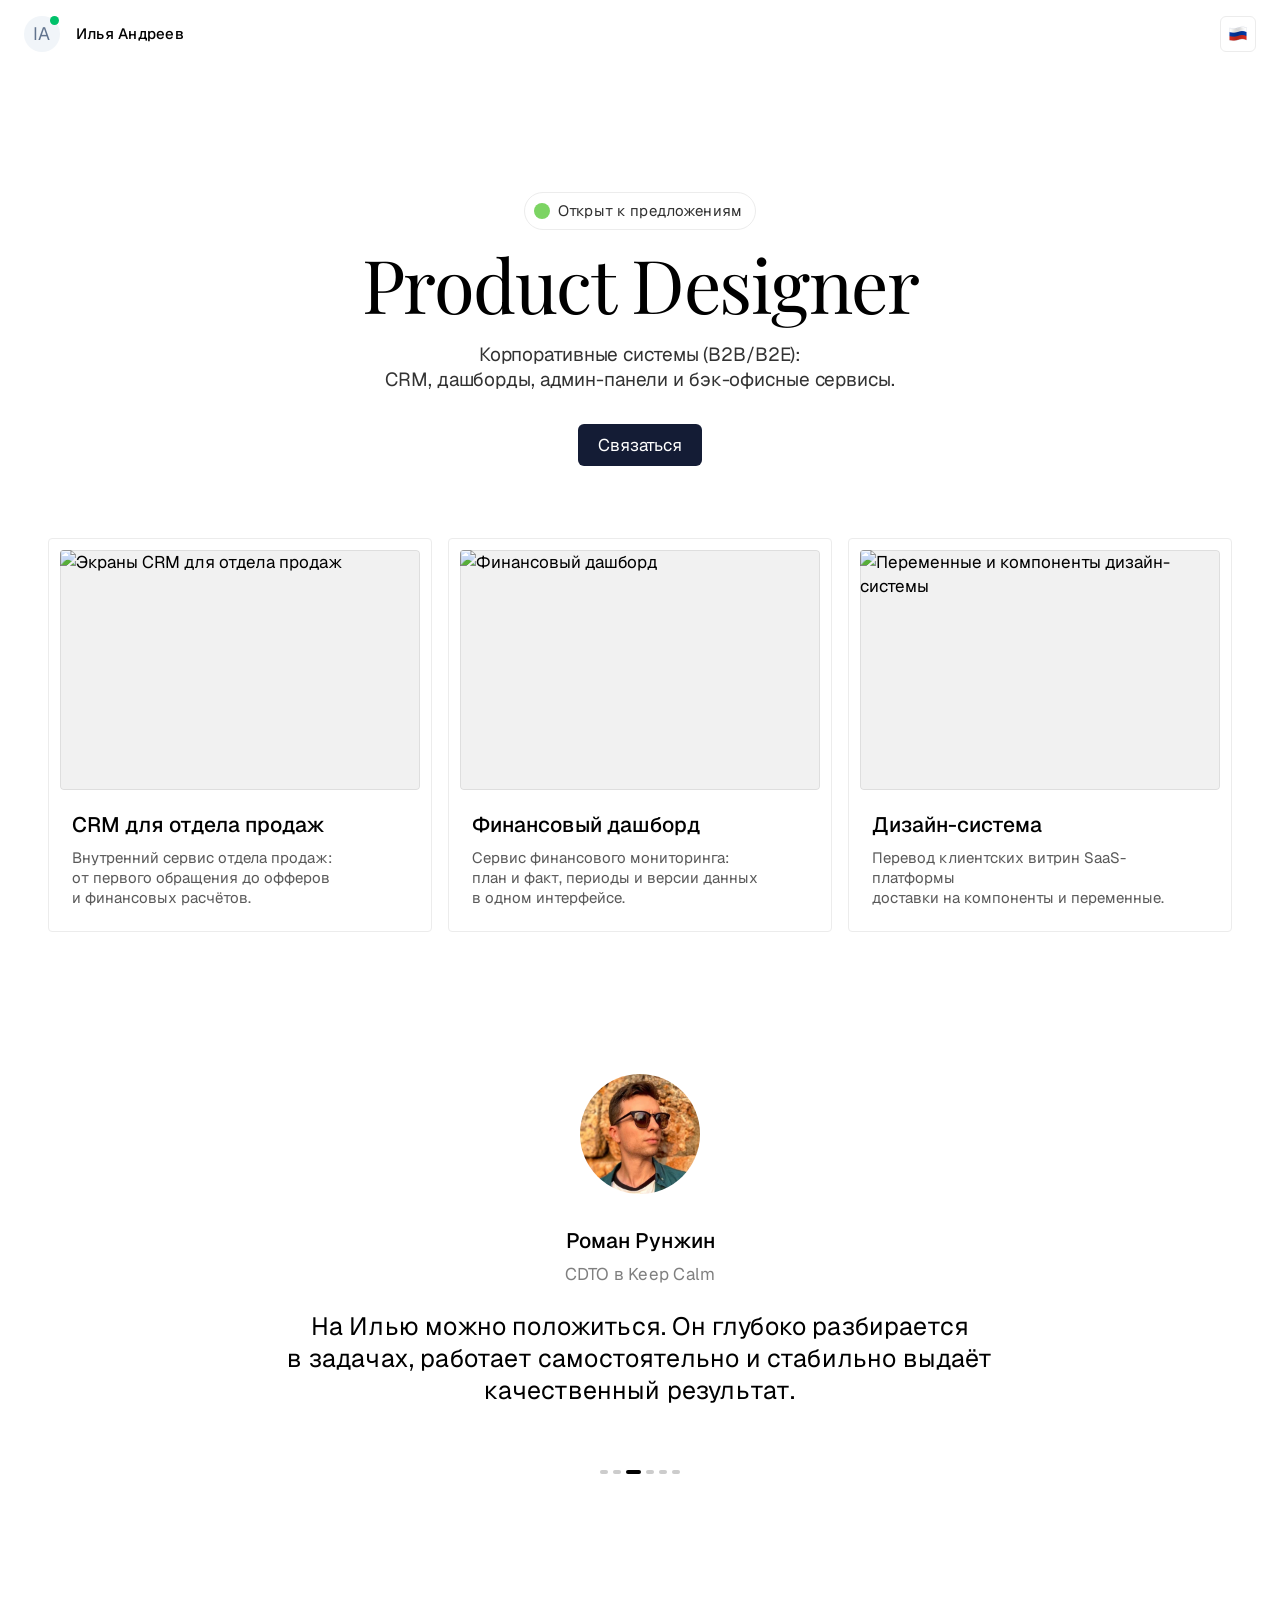
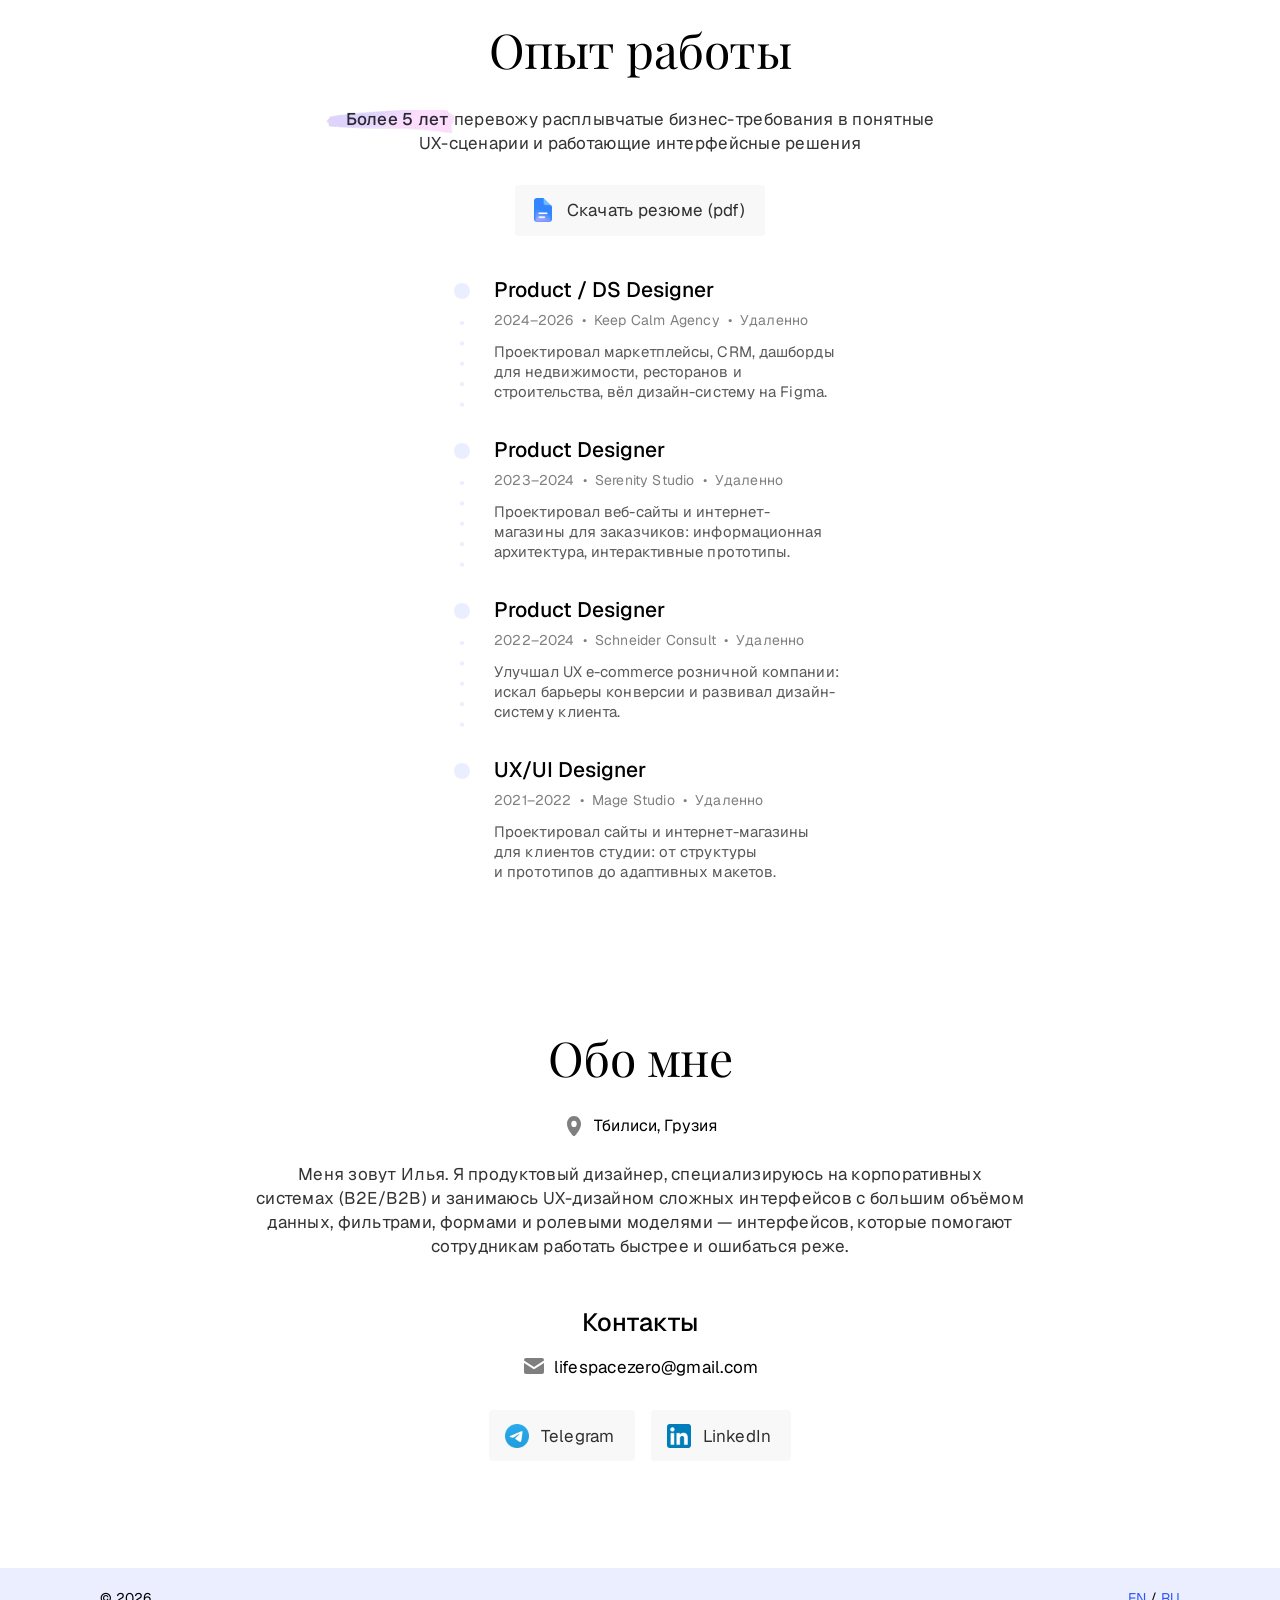
==== ru/index.html @ 07d571e4 "Add files via upload" ====
<!DOCTYPE html>
<html lang="ru">
<head>
<meta charset="utf-8">
<meta name="viewport" content="width=device-width, initial-scale=1">
<title>Илья Андреев — продуктовый дизайнер</title>
<meta name="description" content="Продуктовый дизайнер, специализируюсь на корпоративных системах (B2B/B2E): CRM, дашборды, админ-панели и бэк-офисные сервисы.">
<link rel="preload" href="../fonts/geist-cyrillic-400-normal.woff2" as="font" type="font/woff2" crossorigin>
<link rel="preload" href="../fonts/geist-latin-400-normal.woff2" as="font" type="font/woff2" crossorigin>
<link rel="preload" href="../fonts/geist-cyrillic-500-normal.woff2" as="font" type="font/woff2" crossorigin>
<link rel="preload" href="../fonts/geist-latin-500-normal.woff2" as="font" type="font/woff2" crossorigin>
<link rel="preload" href="../fonts/playfair-display-cyrillic-400-normal.woff2" as="font" type="font/woff2" crossorigin>
<link rel="preload" href="../fonts/playfair-display-latin-400-normal.woff2" as="font" type="font/woff2" crossorigin>
<link rel="stylesheet" href="../styles.css">
<script src="../site.js"></script>
</head>
<body>

<header class="header">
  <div class="header__in">
    <a class="brand" href="#top" aria-label="Илья Андреев — на главную">
      <span class="avatar" aria-hidden="true">IA<i class="avatar__dot"></i></span>
      <span class="brand__name">Илья Андреев</span>
    </a>
    <div class="header__actions">
      
      <div class="langmenu">
        <button class="flag" type="button" aria-label="Язык: русский" aria-haspopup="true" aria-expanded="false" aria-controls="langpop"><img src="../assets/flag-ru.png" width="20" height="20" alt=""></button>
        <div class="langpop" id="langpop" hidden>
          <a href="../index.html" lang="en" hreflang="en"><img src="../assets/flag-gb.png" width="20" height="20" alt="">English</a>
          <a href="../ru/index.html" lang="ru" hreflang="ru" aria-current="true"><img src="../assets/flag-ru.png" width="20" height="20" alt="">Русский</a>
        </div>
      </div>
    </div>
  </div>
</header>

<main id="top">

  <!-- ============ Hero ============ -->
  <section class="hero">
    <p class="status"><i class="status__dot" aria-hidden="true"></i>Открыт к предложениям</p>
    <h1 class="hero__title">Product Designer</h1>
    <p class="hero__sub">Корпоративные системы (B2B/B2E):<br>CRM, дашборды, админ-панели и <span class="nw">бэк-<br class="br-m">офисные</span> сервисы.</p>
    <a class="btn btn--lg" href="#contacts" data-contact>Связаться</a>
  </section>

  <!-- ============ Cases ============ -->
  <section class="cases" aria-label="Избранные кейсы">
    <ul class="cases__grid">
<li><a class="card" href="cases/sales-crm.html"><span class="card__media"><img src="../assets/cases/crm_pc.webp" data-remote="https://keprah.github.io/portfolio/assets/img/crm_pc.webp" width="1500" height="723" alt="Экраны CRM для отдела продаж" loading="lazy" decoding="async"></span><span class="card__body"><span class="card__title">CRM для отдела продаж</span><span class="card__text">Внутренний сервис отдела продаж:<br class="br-w br-m"> от первого обращения<br class="br-t"> до офферов<br class="br-w br-m"> и финансовых расчётов.</span></span></a></li>
<li><a class="card" href="cases/financial-dashboard.html"><span class="card__media"><img src="../assets/cases/fin_main.webp" data-remote="https://keprah.github.io/portfolio/assets/img/fin_main.webp" width="1500" height="877" alt="Финансовый дашборд" loading="lazy" decoding="async"></span><span class="card__body"><span class="card__title">Финансовый дашборд</span><span class="card__text">Сервис финансового мониторинга:<br class="br-w br-m"> план и факт, периоды<br class="br-t"> и версии<br class="br-m"> данных<br class="br-w"> в одном интерфейсе.</span></span></a></li>
<li><a class="card" href="cases/design-system.html"><span class="card__media"><img src="../assets/cases/ds_vars.webp" data-remote="https://keprah.github.io/portfolio/assets/img/ds_vars.webp" width="1500" height="828" alt="Переменные и компоненты дизайн-системы" loading="lazy" decoding="async"></span><span class="card__body"><span class="card__title">Дизайн-система</span><span class="card__text">Перевод клиентских витрин SaaS-<br class="br-m">платформы<br class="br-w"> доставки<br class="br-t"> на компоненты<br class="br-m"> и переменные.</span></span></a></li>
    </ul>
  </section>

  <!-- ============ Story / recommendation ============ -->
  <section class="story" aria-label="Рекомендация">
    <img class="story__avatar" src="../assets/avatar-roman-runzhin.webp" width="120" height="120" alt="Роман Рунжин" loading="lazy">
    <p class="story__name">Роман Рунжин</p>
    <p class="story__role">CDTO в Keep Calm</p>
    <blockquote class="story__quote">
      <p>На Илью можно положиться.<br class="br-m"> Он глубоко<br class="br-t"> разбирается<br class="br-d"> в задачах,<br class="br-m"> работает<br class="br-t"> самостоятельно<br class="br-m"> и стабильно выдаёт<br class="br-d br-t"> качественный<br class="br-m"> результат.</p>
    </blockquote>
    <div class="dots" aria-hidden="true"><i></i><i></i><i class="is-active"></i><i></i><i></i><i></i></div>
  </section>

  <!-- ============ Work experience ============ -->
  <section class="work" id="experience">
    <h2 class="h2">Опыт работы</h2>
    <p class="work__sub"><span class="hl">Более 5 лет</span> перевожу расплывчатые<br class="br-m"> бизнес-требования<br class="br-t"> в понятные<br class="br-d br-m"> UX-сценарии и работающие<br class="br-t br-m"> интерфейсные решения</p>
    <a class="cv" href="#" download>
      <img src="../assets/icon-doc.png" width="17" height="24" alt="">
      Скачать резюме (pdf)
    </a>

    <ol class="timeline">
      <li class="job">
        <span class="job__dot" aria-hidden="true"></span>
        <div class="job__body">
          <h3 class="job__role">Product / DS Designer</h3>
          <p class="job__meta"><span>2024–2026</span><i aria-hidden="true">•</i><span>Keep Calm Agency</span><i aria-hidden="true">•</i><span>Удаленно</span></p>
          <p class="job__text">Проектировал маркетплейсы, CRM,<br class="br-m"> дашборды<br class="br-d br-t"> для недвижимости,<br class="br-m"> ресторанов и<br class="br-d br-t"> строительства, вёл<br class="br-m"> дизайн-систему на Figma.</p>
        </div>
      </li>
      <li class="job">
        <span class="job__dot" aria-hidden="true"></span>
        <div class="job__body">
          <h3 class="job__role">Product Designer</h3>
          <p class="job__meta"><span>2023–2024</span><i aria-hidden="true">•</i><span>Serenity Studio</span><i aria-hidden="true">•</i><span>Удаленно</span></p>
          <p class="job__text">Проектировал веб-сайты и интернет-<br class="br-d br-t br-m">магазины для заказчиков:<br class="br-m"> информационная<br class="br-d br-t"> архитектура,<br class="br-m"> интерактивные прототипы.</p>
        </div>
      </li>
      <li class="job">
        <span class="job__dot" aria-hidden="true"></span>
        <div class="job__body">
          <h3 class="job__role">Product Designer</h3>
          <p class="job__meta"><span>2022–2024</span><i aria-hidden="true">•</i><span>Schneider Consult</span><i aria-hidden="true">•</i><span>Удаленно</span></p>
          <p class="job__text">Улучшал UX e-commerce розничной<br class="br-m"> компании:<br class="br-d br-t"> искал барьеры конверсии<br class="br-m"> и развивал дизайн-<br class="br-d br-t">систему клиента.</p>
        </div>
      </li>
      <li class="job">
        <span class="job__dot" aria-hidden="true"></span>
        <div class="job__body">
          <h3 class="job__role">UX/UI Designer</h3>
          <p class="job__meta"><span>2021–2022</span><i aria-hidden="true">•</i><span>Mage Studio</span><i aria-hidden="true">•</i><span>Удаленно</span></p>
          <p class="job__text">Проектировал сайты и интернет-<br class="br-m">магазины<br class="br-d br-t"> для клиентов студии: от<br class="br-m"> структуры<br class="br-d br-t br-m"> и прототипов до адаптивных макетов.</p>
        </div>
      </li>
    </ol>
  </section>

  <!-- ============ About me ============ -->
  <section class="about" id="contacts">
    <h2 class="h2">Обо мне</h2>
    <p class="about__loc">
      <svg width="16" height="20" viewBox="0 0 16 20" aria-hidden="true"><path transform="translate(1 0) scale(.875 1)" fill="currentColor" d="M8 0C3.6 0 0 3.5 0 7.9c0 5.4 6.4 11.4 7.2 12 .5.4 1.1.4 1.6 0C9.6 19.3 16 13.3 16 7.9 16 3.5 12.4 0 8 0zm0 11a3.1 3.1 0 110-6.2A3.1 3.1 0 018 11z"/></svg>
      Тбилиси, Грузия
    </p>
    <p class="about__text">Меня зовут Илья. Я продуктовый<br class="br-m"> дизайнер, специализируюсь<br class="br-t"> на<br class="br-m"> корпоративных<br class="br-d"> системах (B2E/B2B)<br class="br-m"> и занимаюсь UX-<br class="br-t">дизайном сложных<br class="br-m"> интерфейсов с большим объёмом<br class="br-d br-m"> данных,<br class="br-t"> фильтрами, формами<br class="br-m"> и ролевыми моделями — интерфейсов,<br class="br-t br-m"> которые помогают<br class="br-d"> сотрудникам<br class="br-m"> работать быстрее и<br class="br-t"> ошибаться реже.</p>

    <h3 class="about__h3">Контакты</h3>
    <a class="mail" href="mailto:lifespacezero@gmail.com">
      <svg width="20" height="16" viewBox="0 0 20 16" aria-hidden="true"><path fill="currentColor" d="M2 0h16a2 2 0 012 2v.5l-10 6.4L0 2.5V2a2 2 0 012-2zM0 5l9.5 6a1 1 0 001 0L20 5v9a2 2 0 01-2 2H2a2 2 0 01-2-2z"/></svg>
      lifespacezero@gmail.com
    </a>
    <div class="links">
      <a class="chip" href="https://t.me/ilya_nwy" target="_blank" rel="noopener"><img src="../assets/icon-telegram.png" width="24" height="24" alt="">Telegram</a>
      <a class="chip" href="https://www.linkedin.com/in/ilya-andreev-232864255" target="_blank" rel="noopener"><img src="../assets/icon-linkedin.png" width="24" height="24" alt="">LinkedIn</a>
    </div>
  </section>

</main>

<footer class="footer">
  <div class="footer__in">
    <span>© 2026</span>
    <span class="lang"><a href="../index.html" lang="en" hreflang="en">EN</a> / <a href="../ru/index.html" lang="ru" hreflang="ru" aria-current="true">RU</a></span>
  </div>
</footer>

<dialog class="modal" id="contact-modal" aria-labelledby="contact-title">
  <button class="modal__close" type="button" data-modal-close aria-label="Закрыть"><svg viewBox="0 0 14 14" fill="none" stroke="currentColor" stroke-width="1.5" stroke-linecap="round" aria-hidden="true"><path d="M.75.75l12.5 12.5M13.25.75L.75 13.25"/></svg></button>
  <h2 class="modal__title" id="contact-title">Контакты</h2>
  <a class="mail" href="mailto:lifespacezero@gmail.com"><svg width="20" height="16" viewBox="0 0 20 16" aria-hidden="true"><path fill="currentColor" d="M2 0h16a2 2 0 012 2v.5l-10 6.4L0 2.5V2a2 2 0 012-2zM0 5l9.5 6a1 1 0 001 0L20 5v9a2 2 0 01-2 2H2a2 2 0 01-2-2z"/></svg>lifespacezero@gmail.com</a>
  <div class="links">
    <a class="chip" href="https://t.me/ilya_nwy" target="_blank" rel="noopener"><img src="../assets/icon-telegram.png" width="24" height="24" alt="">Telegram</a>
      <a class="chip" href="https://www.linkedin.com/in/ilya-andreev-232864255" target="_blank" rel="noopener"><img src="../assets/icon-linkedin.png" width="24" height="24" alt="">LinkedIn</a>
  </div>
  <a class="modal__cta" href="https://calendly.com/lifespacezero/30min" target="_blank" rel="noopener">Записаться на звонок</a>
</dialog>

</body>
</html>
---- styles.css ----
/* ==========================================================================
   Ilya Andreev — portfolio home
   Источники: Home_1440.pdf (десктоп), Home_768.pdf (планшет), Home_390.pdf (мобильный) — экспорт Figma.
   Размеры, шрифты, веса, цвета и интервалы сняты с PDF. Брейкпоинты: ≥960 десктоп (3 колонки) ·
   600–959 планшет (макет 768) · ≤480 мобильный (макет 390); между макетами размеры плавно интерполируются.
   ========================================================================== */

/* Шрифты (самохостинг, woff2): Geist — интерфейс и текст, Playfair Display — заголовки. У обоих есть и латиница, и кириллица. */
@font-face{font-family:"Geist";font-style:normal;font-weight:400;font-display:swap;src:url("fonts/geist-cyrillic-400-normal.woff2") format("woff2");unicode-range:U+0301,U+0400-045F,U+0490-0491,U+04B0-04B1,U+2116}
@font-face{font-family:"Geist";font-style:normal;font-weight:400;font-display:swap;src:url("fonts/geist-latin-400-normal.woff2") format("woff2");unicode-range:U+0000-00FF,U+0131,U+0152-0153,U+02BB-02BC,U+02C6,U+02DA,U+02DC,U+0304,U+0308,U+0329,U+2000-206F,U+20AC,U+2122,U+2191,U+2193,U+2212,U+2215,U+FEFF,U+FFFD}
@font-face{font-family:"Geist";font-style:normal;font-weight:500;font-display:swap;src:url("fonts/geist-cyrillic-500-normal.woff2") format("woff2");unicode-range:U+0301,U+0400-045F,U+0490-0491,U+04B0-04B1,U+2116}
@font-face{font-family:"Geist";font-style:normal;font-weight:500;font-display:swap;src:url("fonts/geist-latin-500-normal.woff2") format("woff2");unicode-range:U+0000-00FF,U+0131,U+0152-0153,U+02BB-02BC,U+02C6,U+02DA,U+02DC,U+0304,U+0308,U+0329,U+2000-206F,U+20AC,U+2122,U+2191,U+2193,U+2212,U+2215,U+FEFF,U+FFFD}
@font-face{font-family:"Playfair Display";font-style:normal;font-weight:400;font-display:swap;src:url("fonts/playfair-display-cyrillic-400-normal.woff2") format("woff2");unicode-range:U+0301,U+0400-045F,U+0490-0491,U+04B0-04B1,U+2116}
@font-face{font-family:"Playfair Display";font-style:normal;font-weight:400;font-display:swap;src:url("fonts/playfair-display-latin-400-normal.woff2") format("woff2");unicode-range:U+0000-00FF,U+0131,U+0152-0153,U+02BB-02BC,U+02C6,U+02DA,U+02DC,U+0304,U+0308,U+0329,U+2000-206F,U+20AC,U+2122,U+2191,U+2193,U+2212,U+2215,U+FEFF,U+FFFD}

:root{
  /* color */
  --ink:#000;
  --ink-2:#333;          /* hero sub, about text */
  --ink-3:#303030;       /* chips, CV, pill */
  --text-soft:#595959;   /* card text, review text */
  --muted:#7f7f7f;       /* role, meta */
  --navy:#141c35;        /* primary button */
  --line:#ececec;        /* card / pill / flag borders */
  --line-strong:#c2c2c2;
  --fill-soft:#f8f8f8;   /* CV + contact chips */
  --lavender:#eaeeff;    /* timeline dots, footer */
  --slate:#62748e;       /* "IA" */
  --avatar-bg:#f1f5f9;
  --green:#7cd463;       /* "Available for work" dot */
  --green-online:#00c16a;/* presence dot on avatar */
  --link:#2e54ff;
  --dot:#ccc;

  /* type */
  --ff-body:"Geist",system-ui,-apple-system,"Segoe UI",Roboto,"Helvetica Neue",Arial,sans-serif;
  --ff-display:"Playfair Display",Georgia,"Times New Roman",serif;
  /* шкала размеров из макета Home_1440 (px при ширине 1440): 14 · 15 · 17 · 19 · 21 · 25 · 48 · 74 */
  --fs-h1:clamp(44px,5.1389vw,74px);     /* 74 */
  --fs-h2:clamp(34px,3.3334vw,48px);     /* 48 */
  --fs-quote:clamp(20px,1.7362vw,25px);  /* 25 */
  --fs-h3:25px;                          /* 25 — «Контакты», заголовок модалки, заголовки секций кейса */
  --fs-sub:clamp(16px,1.3195vw,19px);    /* 19 */
  --fs-title:21px;                       /* 21 — карточки, имя, должности */
  --fs-text:17px;                        /* 17 — основной текст, кнопки, контакты */
  --fs-small:15px;                       /* 15 — описания, статус, имя в шапке */
  --fs-meta:14px;                        /* 14 — мета, подписи, футер */

  /* главная: 390 → 768 (дальше без изменений, как в макетах 768 и 1440).
     у каждого токена: значение в макете 390 + прирост на 1px ширины до 768 */
  --fs-home-h1:clamp(52px,calc(52px + (100vw - 390px) * .0582),74px);       /* 52 → 74 */
  --fs-home-h2:clamp(40px,calc(40px + (100vw - 390px) * .02116),48px);      /* 40 → 48 */
  --fs-home-quote:clamp(17px,calc(17px + (100vw - 390px) * .02116),25px);   /* 17 → 25 */
  --fs-home-sub:clamp(15px,calc(15px + (100vw - 390px) * .01058),19px);     /* 15 → 19 */
  --fs-home-title:clamp(17px,calc(17px + (100vw - 390px) * .01058),21px);   /* 17 → 21: карточки, имя, должности */
  --fs-home-status:clamp(13px,calc(13px + (100vw - 390px) * .00529),15px);  /* 13 → 15 */
  --fs-home-jobmeta:clamp(13px,calc(13px + (100vw - 390px) * .00265),14px); /* 13 → 14 */

  /* layout */
  --page-max:1184px;
  --pad:24px;
  --gap-hero-top:clamp(56px,9.7222vw,140px);
  --gap-m:clamp(48px,5.5556vw,80px);
  --gap-xl:clamp(72px,11.1112vw,160px);
  --gap-about:clamp(88px,11.1112vw,160px);
  --gap-footer:clamp(72px,8.3334vw,120px);
}

*,*::before,*::after{box-sizing:border-box}
html{-webkit-text-size-adjust:100%;scroll-behavior:smooth}
body{margin:0;background:#fff;color:var(--ink);font-family:var(--ff-body);font-weight:400;font-size:var(--fs-text);line-height:24px;-webkit-font-smoothing:antialiased;text-rendering:optimizeLegibility;overflow-x:hidden}
img,svg{display:block;max-width:100%}
a{color:inherit;text-decoration:none}
button{font:inherit;color:inherit;background:none;border:0;padding:0;cursor:pointer}
h1,h2,h3,p,blockquote,figure,ul,ol{margin:0;padding:0}
ul,ol{list-style:none}
:focus-visible{outline:2px solid var(--link);outline-offset:3px;border-radius:6px}
@media (prefers-reduced-motion:reduce){html{scroll-behavior:auto}*{transition:none!important}}

/* ---------- Buttons ---------- */
.btn{display:inline-flex;align-items:center;justify-content:center;height:42px;padding:0 20px;border-radius:6px;background:var(--navy);color:#fff;font-size:var(--fs-text);line-height:24px;letter-spacing:-.012em;font-weight:400;white-space:nowrap;transition:opacity .15s,transform .15s}
.btn:hover{opacity:.88}
.btn:active{transform:scale(.98)}

/* ==========================================================================
   Header (68)
   ========================================================================== */
.header{height:68px}
.header__in{height:100%;display:flex;align-items:center;justify-content:space-between;gap:16px;padding:16px var(--pad)}
.brand{display:flex;align-items:center;gap:16px;font-size:var(--fs-small);line-height:20px;letter-spacing:.016em;font-weight:500;white-space:nowrap}
.avatar{position:relative;flex:none;width:36px;height:36px;border-radius:50%;background:var(--avatar-bg);color:var(--slate);display:grid;place-items:center;font-size:18px;line-height:1;font-weight:400}
.avatar__dot{position:absolute;left:26px;top:0;width:9px;height:9px;border-radius:50%;background:var(--green-online)}
.header__actions{display:flex;align-items:center;gap:16px}
.flag{width:36px;height:36px;display:grid;place-items:center;border:1px solid var(--line);border-radius:6px;background:#fff;transition:border-color .15s}
.flag:hover{border-color:var(--line-strong)}
.flag img{width:20px;height:20px}

/* меню выбора языка (флаг в шапке) */
.langmenu{position:relative}
.flag[aria-expanded="true"]{border-color:var(--line-strong)}
.langpop{position:absolute;z-index:70;top:calc(100% + 8px);right:0;min-width:168px;padding:6px;border:1px solid var(--line);border-radius:6px;background:#fff;box-shadow:0 12px 32px rgba(20,28,53,.10)}
.langpop[hidden]{display:none}
.langpop a{display:flex;align-items:center;gap:12px;height:40px;padding:0 12px 0 10px;border-radius:4px;font-size:var(--fs-small);line-height:20px;white-space:nowrap}
.langpop a:hover{background:var(--fill-soft)}
.langpop a[aria-current="true"]{font-weight:500}
.langpop img{width:20px;height:20px}

/* ==========================================================================
   Модалка «Get in touch» (макет 352 px)
   ========================================================================== */
.modal{position:fixed;inset:0;width:352px;max-width:calc(100vw - 32px);max-height:calc(100dvh - 32px);height:fit-content;margin:auto;padding:32px 24px 24px;overflow:auto;border:1px solid #ededed;border-radius:4px;background:#fff;color:var(--ink);box-shadow:0 16px 48px rgba(20,28,53,.16)}
.modal:not([open]){display:none}
.modal::backdrop{background:rgba(20,28,53,.42)}
.modal[open]{animation:modal-in .18s ease-out}
@keyframes modal-in{from{opacity:0;transform:translateY(8px)}to{opacity:1;transform:none}}
.modal__close{position:absolute;top:1.5px;right:2.5px;width:32px;height:32px;display:grid;place-items:center;border-radius:4px;color:#808080;transition:color .15s}
.modal__close:hover{color:#000}
.modal__close svg{width:14px;height:14px}
.modal__title{font-size:var(--fs-h3);line-height:32px;font-weight:500}
.modal .mail{margin-top:20px;gap:18px}
.modal .mail svg{color:#000}
.modal .links{flex-wrap:wrap;justify-content:stretch;margin-top:36px}
.modal .chip{flex:1 1 auto;max-width:none;background:#f9f9f9}
.modal .chip:hover{background:#f0f0f0}
.modal__cta{display:flex;align-items:center;justify-content:center;height:51px;margin-top:32px;padding-top:2px;border-radius:4px;background:var(--navy);color:#fff;transition:opacity .15s}
.modal__cta:hover{opacity:.9}
body.is-modal{overflow:hidden}
@media (max-width:359px){.modal .mail{gap:12px;font-size:15px}}

/* ==========================================================================
   Hero
   ========================================================================== */
.hero{display:flex;flex-direction:column;align-items:center;text-align:center;padding:var(--gap-hero-top) var(--pad) 0}
.status{display:inline-flex;align-items:center;gap:8px;height:38px;padding:0 13px 0 9px;border:1px solid var(--line);border-radius:999px;font-size:var(--fs-home-status);line-height:20px;letter-spacing:.01em;color:var(--ink-3)}
.status__dot{width:16px;height:16px;border-radius:50%;background:var(--green)}
.hero__title{margin-top:calc(16px - var(--fs-home-h1)*.05);font-family:var(--ff-display);font-weight:400;font-size:var(--fs-home-h1);line-height:1.1;letter-spacing:-.02em}
.hero__sub{margin-top:calc(22px - var(--fs-home-h1)*.05);font-size:var(--fs-home-sub);line-height:1.3158;letter-spacing:-.006em;font-weight:400;color:var(--ink-2);text-wrap:balance}
.hero .btn{margin-top:32px}

/* ==========================================================================
   Cases
   ========================================================================== */
.cases{width:min(var(--page-max),calc(100% - var(--pad)*2));margin:var(--gap-m) auto 0}
.cases__grid{display:grid;grid-template-columns:repeat(3,minmax(0,1fr));gap:16px}
.cases__grid li{display:flex;min-width:0}
.card{flex:1;min-width:0;display:block;padding:11px;border:1px solid var(--line);border-radius:4px;background:#fff;transition:box-shadow .45s ease}
.card:hover{box-shadow:0 12px 32px rgba(20,28,53,.09)}   /* при наведении — только тень, рамка не меняется */
.card__media{position:relative;display:block;aspect-ratio:3/2;border-radius:4px;overflow:hidden;background:#f1f1f1}
.card__media img{width:100%;height:100%;object-fit:cover;object-position:center;transition:transform 1.1s cubic-bezier(.22,.61,.36,1)}
@media (hover:hover) and (prefers-reduced-motion:no-preference){
  .card:hover .card__media img{transform:scale(1.03)}   /* едва заметное, плавное приближение */
}
.card__media::after{content:"";position:absolute;inset:0;border-radius:4px;box-shadow:inset 0 0 0 1px rgba(0,0,0,.08);pointer-events:none}
.card__body{display:block;padding:21px 12px 12px}
.card__title{display:block;margin-bottom:9px;font-size:var(--fs-home-title);line-height:28px;font-weight:500}
.card__text{display:block;font-size:var(--fs-small);line-height:20px;color:var(--text-soft)}

/* ==========================================================================
   Story / recommendation
   ========================================================================== */
.story{display:flex;flex-direction:column;align-items:center;text-align:center;margin-top:var(--gap-xl);padding-inline:var(--pad)}
.story__avatar{width:120px;height:120px;border-radius:50%;object-fit:cover;background:var(--avatar-bg)}
.story__name{margin-top:33px;font-size:var(--fs-home-title);line-height:28px;font-weight:500}
.story__role{margin-top:7px;letter-spacing:.012em;color:var(--muted)}
.story__quote{margin-top:24px;max-width:720px;font-size:var(--fs-home-quote);line-height:1.28;letter-spacing:.007em}
.story__quote p{text-wrap:balance}
.dots{display:flex;align-items:center;gap:5px;margin-top:64px}
.dots i{display:block;width:8px;height:4px;border-radius:2px;background:var(--dot)}
.dots i.is-active{width:15px;background:#000}

/* ==========================================================================
   Work experience
   ========================================================================== */
.work{display:flex;flex-direction:column;align-items:center;text-align:center;margin-top:var(--gap-xl);padding-inline:var(--pad)}
.h2{font-family:var(--ff-display);font-weight:400;font-size:var(--fs-home-h2);line-height:1.375;letter-spacing:-.01em;text-wrap:balance}
.work__sub{margin-top:25px;letter-spacing:.016em;color:var(--ink-2)}
.hl{position:relative;z-index:0;font-weight:500;color:#2a2832}
.hl::before{content:"";position:absolute;z-index:-1;left:-20px;right:-5px;top:2px;height:24px;background:url("assets/highlight.png") center/100% 100% no-repeat}
.cv{display:inline-flex;align-items:center;gap:15px;letter-spacing:.016em;height:51px;margin-top:30px;padding:0 20px 0 19px;border-radius:4px;background:var(--fill-soft);color:var(--ink-3);transition:background .15s}
.cv:hover{background:#f0f0f0}
.cv img{width:auto;height:24px}

.timeline{width:min(372px,100%);margin-top:40px;text-align:left}
.job{position:relative;display:grid;grid-template-columns:16px minmax(0,1fr);column-gap:24px;padding-bottom:34px}
.job:last-child{padding-bottom:0}
.job__dot{width:16px;height:16px;margin-top:7px;border-radius:50%;background:var(--lavender)}
.job:not(:last-child)::before{content:"";position:absolute;left:6px;top:45.3px;width:4px;height:calc(100% - 60.5px);background:radial-gradient(circle at 2px 2px,var(--lavender) 1.9px,transparent 2.3px) 0 0/4px 20.4px repeat-y}
.job__role{font-size:var(--fs-home-title);line-height:28px;font-weight:500}
.job__meta{display:flex;flex-wrap:wrap;column-gap:8px;margin-top:6px;font-size:var(--fs-home-jobmeta);line-height:20px;letter-spacing:.013em;color:var(--muted)}
.job__meta i{font-style:normal}
.job__text{margin-top:12px;margin-right:-16px;font-size:var(--fs-small);line-height:20px;letter-spacing:.006em;color:var(--text-soft)}

/* ==========================================================================
   About me
   ========================================================================== */
.about{display:flex;flex-direction:column;align-items:center;text-align:center;margin-top:var(--gap-about);padding-inline:var(--pad)}
.about__loc{display:flex;align-items:center;gap:12px;margin-top:24px;font-size:16px;padding-left:3px}
.about__loc svg{flex:none;color:var(--muted)}
.about__text{margin-top:24px;letter-spacing:.016em;color:var(--ink-2)}
.about__h3{margin-top:48px;font-size:var(--fs-h3);line-height:32px;font-weight:500}
.mail{display:inline-flex;align-items:center;gap:10px;margin-top:17px;letter-spacing:.014em;padding-left:2px;transition:color .15s}
.mail:hover{color:var(--link)}
.mail svg{flex:none;color:var(--muted);transform:translateY(-1px)}
.links{display:flex;flex-wrap:wrap;justify-content:center;gap:16px;margin-top:31px}
.chip{display:inline-flex;align-items:center;gap:12px;letter-spacing:.014em;height:51px;padding:0 20px 0 16px;border-radius:4px;background:var(--fill-soft);color:var(--ink-3);transition:background .15s}
.chip:hover{background:#f0f0f0}
.chip img{width:24px;height:24px}

/* ==========================================================================
   Footer (60)
   ========================================================================== */
.footer{margin-top:var(--gap-footer);background:var(--lavender)}
.footer__in{min-height:60px;display:flex;align-items:center;justify-content:space-between;gap:16px;padding:0 clamp(16px,7.7778vw,112px);font-size:var(--fs-meta);line-height:20px}
.lang a{color:var(--link)}
.lang a:hover{text-decoration:underline}

/* ==========================================================================
   Responsive
   ========================================================================== */

/* Ручные переносы строк из макетов: десктоп (1440) / планшет (768) / мобильный (390).
   Вне своего диапазона перенос выключен, и текст переносится сам. */
br.br-d,br.br-w,br.br-t,br.br-m{display:none}
@media (min-width:960px){br.br-d{display:inline}}
@media (min-width:1232px){br.br-w{display:inline}}
@media (min-width:600px) and (max-width:959px){br.br-t{display:inline}}
@media (min-width:385px) and (max-width:480px){br.br-m{display:inline}}

/* ≤1199: воздух между секциями на «узком десктопе» */
@media (max-width:1199px){
  :root{--gap-hero-top:112px;--gap-m:72px;--gap-xl:136px;--gap-about:136px;--gap-footer:104px}
}

/* ≤1100: карточки остаются в 3 колонки, но плотнее */
@media (max-width:1100px){
  .cases__grid{gap:12px}
  .card{padding:9px}
  .card__body{padding:16px 10px 8px}
}

/* ---------- Планшет (макет Home_768) ---------- */
@media (max-width:959px){
  :root{--gap-xl:128px;--gap-about:128px;--gap-footer:96px;--gap-m:72px}   /* страницы кейсов */
  .header{height:84px}
  .header__in{padding:24px 32px}

  .hero{padding-top:clamp(119px,calc(119px + (100vw - 390px) * 0.21164),199px)}
  .status{height:40px;padding:0 14px 0 9px}
  .hero__title{margin-top:calc(clamp(15px,calc(23px + (100vw - 390px) * -0.02116),23px) - var(--fs-home-h1)*.05)}
  .hero__sub{margin-top:calc(clamp(22px,calc(26px + (100vw - 390px) * -0.01058),26px) - var(--fs-home-h1)*.05)}
  .hero .btn{margin-top:clamp(32px,calc(40px + (100vw - 390px) * -0.02116),40px)}

  .cases{width:min(500px,calc(100% - 64px));margin-top:clamp(96px,calc(96px + (100vw - 390px) * 0.1164),140px)}
  .cases__grid{grid-template-columns:minmax(0,1fr);max-width:none;margin-inline:0;gap:16px}
  .cases .card{padding:11px}
  .cases .card__media{aspect-ratio:auto;height:242px}
  .cases .card__body{padding:20px 12px 12px}
  .cases .card__title{margin-bottom:8px;letter-spacing:.012em}

  .story{margin-top:clamp(100px,calc(100px + (100vw - 390px) * 0.21164),180px)}
  .story__avatar{width:clamp(80px,calc(80px + (100vw - 390px) * 0.10582),120px);height:clamp(80px,calc(80px + (100vw - 390px) * 0.10582),120px)}
  .story__name{margin-top:clamp(16px,calc(16px + (100vw - 390px) * 0.04497),33px)}
  .story__role{margin-top:clamp(3px,calc(3px + (100vw - 390px) * 0.01058),7px)}
  .story__quote{margin-top:clamp(21px,calc(21px + (100vw - 390px) * 0.00794),24px)}
  .dots{margin-top:clamp(47px,calc(47px + (100vw - 390px) * 0.04497),64px)}
  .story__quote{max-width:560px}
  .work{margin-top:clamp(122px,calc(122px + (100vw - 390px) * 0.15344),180px)}
  .work__sub{margin-top:22px}
  .cv{margin-top:32px}
  .work__sub{max-width:560px}
  .timeline{width:372px;max-width:100%;margin-top:41px}
  .job__text{margin-right:-16px}
  .job:not(:last-child)::before{top:41.3px;height:calc(100% - 53px)}
  body:not(.case-page) .about{margin-top:clamp(140px,calc(140px + (100vw - 390px) * 0.10847),181px)}
  .about__text{max-width:560px}
  body:not(.case-page) .footer{margin-top:clamp(80px,calc(80px + (100vw - 390px) * 0.05291),100px)}
  .footer__in{padding-inline:112px}
}

/* ≤760: ниже — мягкие переносы без balance */
@media (max-width:760px){
  .story__quote p{text-wrap:pretty}
  .about__text{text-wrap:pretty}
}

/* ---------- Мобильная версия (макет Home_390) ---------- */
@media (max-width:480px){
  :root{--pad:16px;--gap-xl:112px;--gap-about:112px;--gap-footer:88px;--gap-m:64px}   /* страницы кейсов */
  .header{height:68px}
  .header__in{padding:16px 24px;gap:8px}
  .header__actions{gap:8px}
  .brand{gap:16px}
  .header .btn{padding:0 16px}

  .hero__sub{line-height:19px}

  .cases{width:calc(100% - 64px)}
  .cases .card__title{margin-bottom:4px}
  .cases .card__text{line-height:19px}
  .cases .card__body{padding:19px 12px 9px}

  .timeline{width:310px;margin-top:37px}
  .job{column-gap:24px;padding-bottom:29px}
  .job__dot{margin-top:6.5px}
  .job:not(:last-child)::before{top:34.5px;height:calc(100% - 41px);background-size:4px 21.17px}
  .job__role{line-height:28px}
  .job__meta{column-gap:4px;margin-top:2px;margin-right:-16px}
  .job__text{margin-top:13px}
  .links{flex-wrap:nowrap}
  .chip{flex:0 0 auto;max-width:none}
  .footer__in{padding-inline:16px;justify-content:center;gap:64px}
}

/* очень узкие экраны */
@media (max-width:384px){
  .links{flex-wrap:wrap}
}
@media (max-width:340px){
  .brand__name{display:none}
  .header__in{justify-content:space-between}
}
.nw{white-space:nowrap}
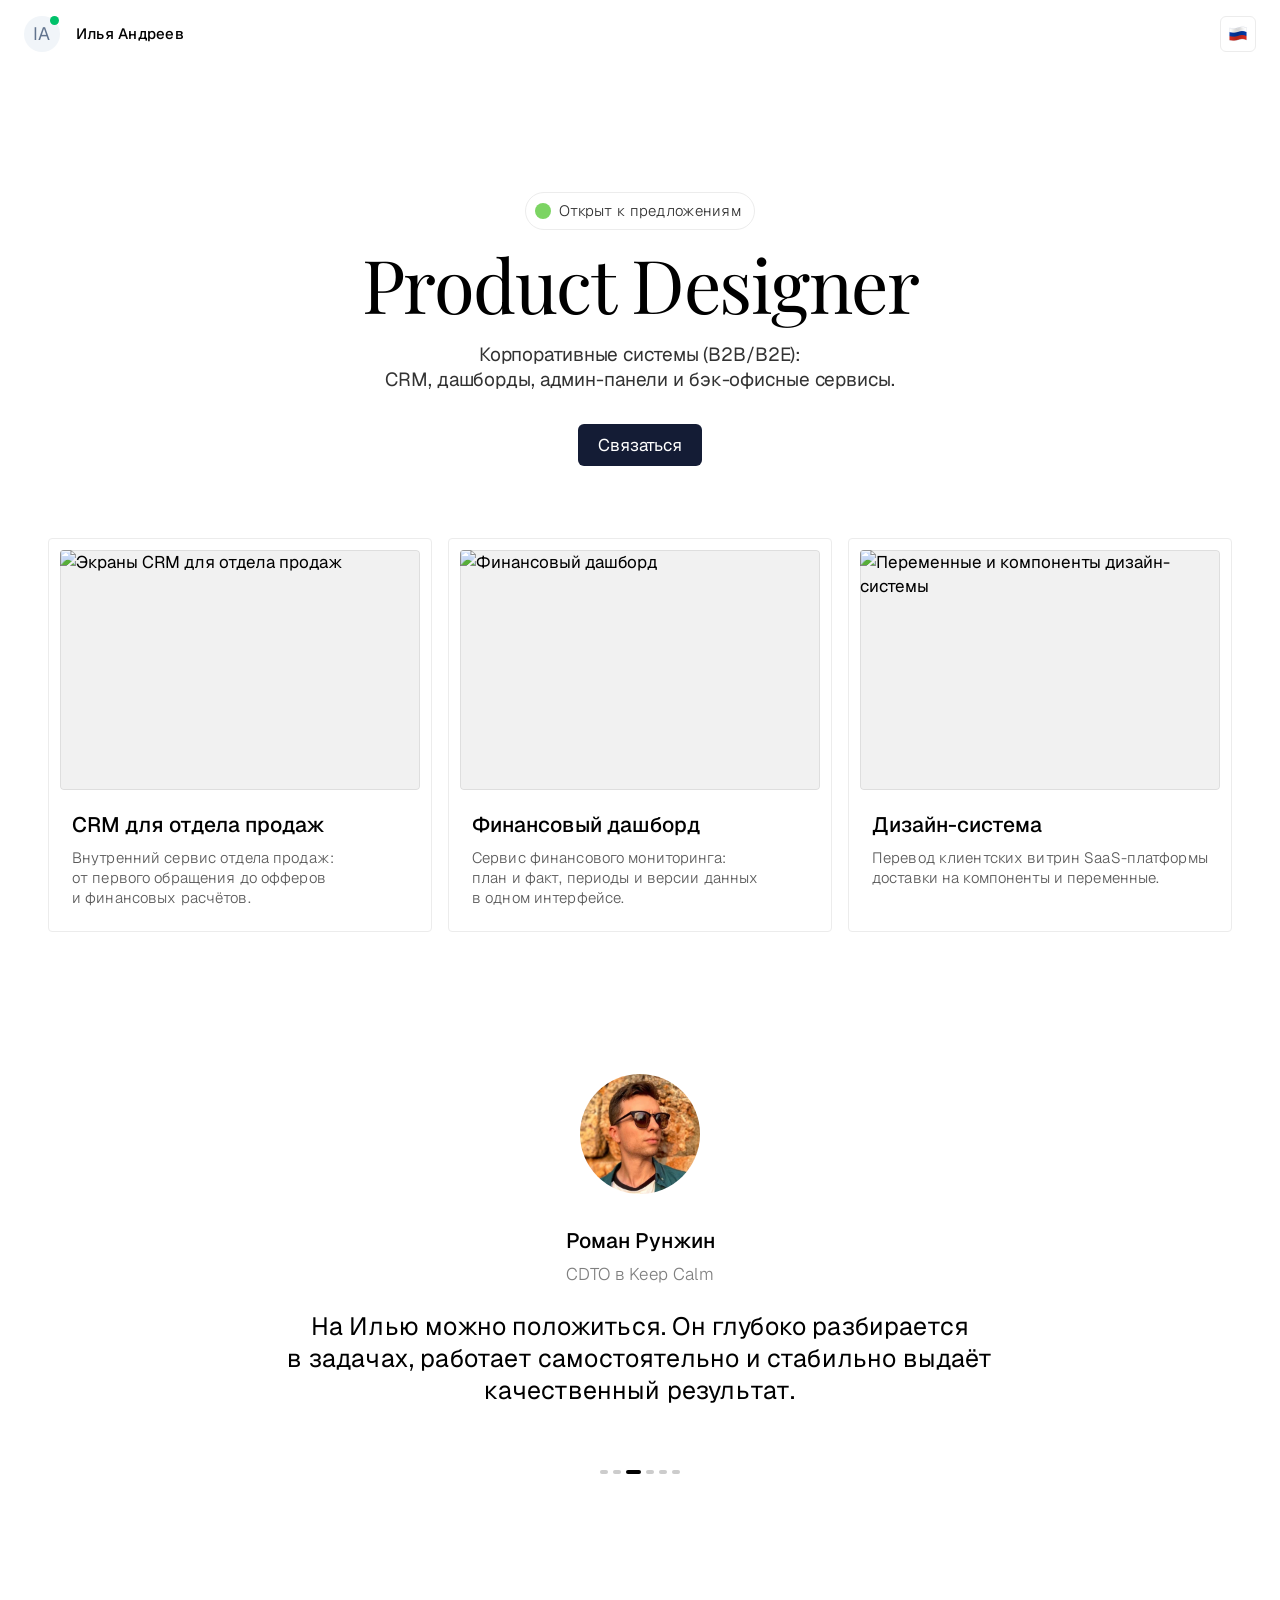
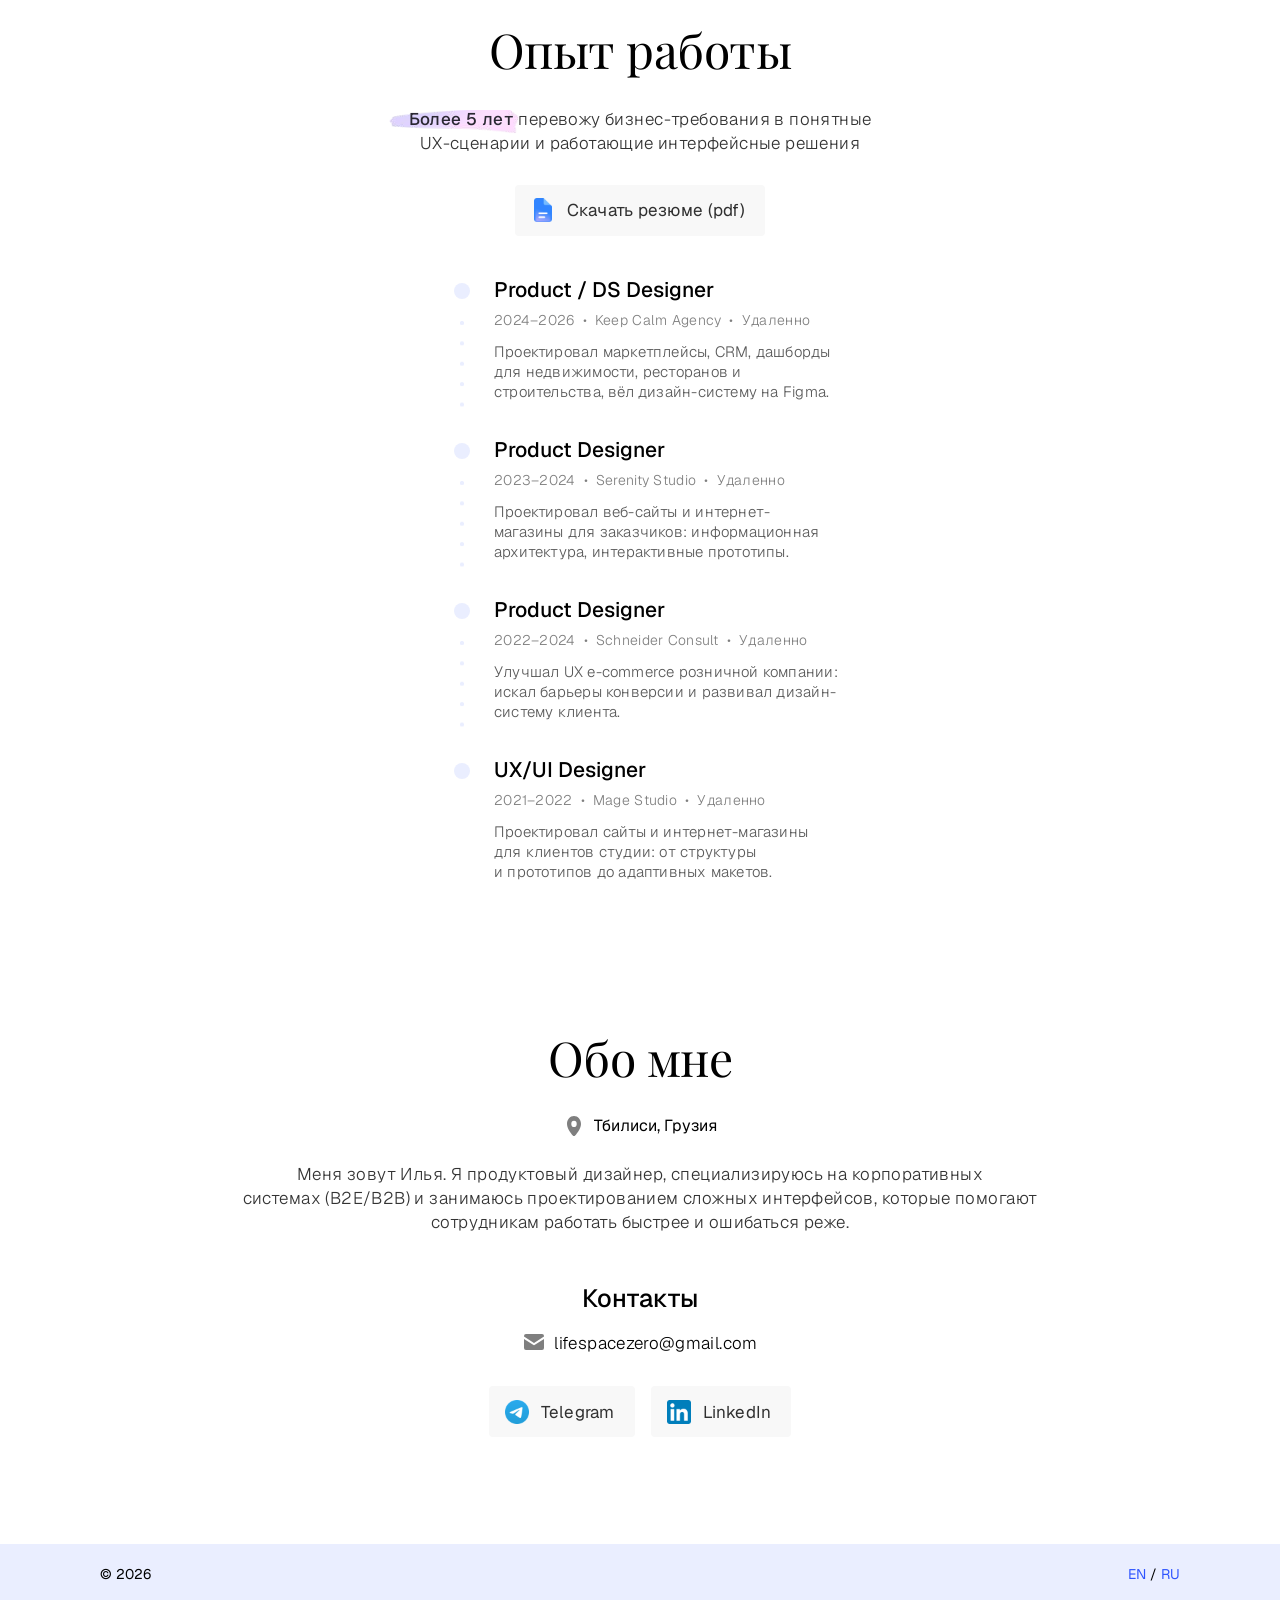
==== commit 08cc1260: "Главная: мобильный макет Home_390 v2 — Geist Light, кегль 15, новые тексты и переносы - Geist Light " ====
--- a/ru/index.html
+++ b/ru/index.html
@@ -11,6 +11,8 @@
 <link rel="preload" href="../fonts/geist-latin-500-normal.woff2" as="font" type="font/woff2" crossorigin>
 <link rel="preload" href="../fonts/playfair-display-cyrillic-400-normal.woff2" as="font" type="font/woff2" crossorigin>
 <link rel="preload" href="../fonts/playfair-display-latin-400-normal.woff2" as="font" type="font/woff2" crossorigin>
+<link rel="preload" href="../fonts/geist-cyrillic-300-normal.woff2" as="font" type="font/woff2" crossorigin>
+<link rel="preload" href="../fonts/geist-latin-300-normal.woff2" as="font" type="font/woff2" crossorigin>
 <link rel="stylesheet" href="../styles.css">
 <script src="../site.js"></script>
 </head>
@@ -49,7 +51,7 @@
   <section class="cases" aria-label="Избранные кейсы">
     <ul class="cases__grid">
 <li><a class="card" href="cases/sales-crm.html"><span class="card__media"><img src="../assets/cases/crm_pc.webp" data-remote="https://keprah.github.io/portfolio/assets/img/crm_pc.webp" width="1500" height="723" alt="Экраны CRM для отдела продаж" loading="lazy" decoding="async"></span><span class="card__body"><span class="card__title">CRM для отдела продаж</span><span class="card__text">Внутренний сервис отдела продаж:<br class="br-w br-m"> от первого обращения<br class="br-t"> до офферов<br class="br-w br-m"> и финансовых расчётов.</span></span></a></li>
-<li><a class="card" href="cases/financial-dashboard.html"><span class="card__media"><img src="../assets/cases/fin_main.webp" data-remote="https://keprah.github.io/portfolio/assets/img/fin_main.webp" width="1500" height="877" alt="Финансовый дашборд" loading="lazy" decoding="async"></span><span class="card__body"><span class="card__title">Финансовый дашборд</span><span class="card__text">Сервис финансового мониторинга:<br class="br-w br-m"> план и факт, периоды<br class="br-t"> и версии<br class="br-m"> данных<br class="br-w"> в одном интерфейсе.</span></span></a></li>
+<li><a class="card" href="cases/financial-dashboard.html"><span class="card__media"><img src="../assets/cases/fin_main.webp" data-remote="https://keprah.github.io/portfolio/assets/img/fin_main.webp" width="1500" height="877" alt="Финансовый дашборд" loading="lazy" decoding="async"></span><span class="card__body"><span class="card__title">Финансовый дашборд</span><span class="card__text">Сервис финансового мониторинга:<br class="br-w br-m"> план и факт, периоды<br class="br-t"> и версии данных<br class="br-w br-m"> в одном интерфейсе.</span></span></a></li>
 <li><a class="card" href="cases/design-system.html"><span class="card__media"><img src="../assets/cases/ds_vars.webp" data-remote="https://keprah.github.io/portfolio/assets/img/ds_vars.webp" width="1500" height="828" alt="Переменные и компоненты дизайн-системы" loading="lazy" decoding="async"></span><span class="card__body"><span class="card__title">Дизайн-система</span><span class="card__text">Перевод клиентских витрин SaaS-<br class="br-m">платформы<br class="br-w"> доставки<br class="br-t"> на компоненты<br class="br-m"> и переменные.</span></span></a></li>
     </ul>
   </section>
@@ -68,7 +70,7 @@
   <!-- ============ Work experience ============ -->
   <section class="work" id="experience">
     <h2 class="h2">Опыт работы</h2>
-    <p class="work__sub"><span class="hl">Более 5 лет</span> перевожу расплывчатые<br class="br-m"> бизнес-требования<br class="br-t"> в понятные<br class="br-d br-m"> UX-сценарии и работающие<br class="br-t br-m"> интерфейсные решения</p>
+    <p class="work__sub"><span class="hl">Более 5 лет</span> перевожу бизнес-требования<br class="br-t br-m"> в понятные<br class="br-d"> UX-сценарии и работающие<br class="br-t br-m"> интерфейсные решения</p>
     <a class="cv" href="#" download>
       <img src="../assets/icon-doc.png" width="17" height="24" alt="">
       Скачать резюме (pdf)
@@ -80,7 +82,7 @@
         <div class="job__body">
           <h3 class="job__role">Product / DS Designer</h3>
           <p class="job__meta"><span>2024–2026</span><i aria-hidden="true">•</i><span>Keep Calm Agency</span><i aria-hidden="true">•</i><span>Удаленно</span></p>
-          <p class="job__text">Проектировал маркетплейсы, CRM,<br class="br-m"> дашборды<br class="br-d br-t"> для недвижимости,<br class="br-m"> ресторанов и<br class="br-d br-t"> строительства, вёл<br class="br-m"> дизайн-систему на Figma.</p>
+          <p class="job__text">Проектировал маркетплейсы, CRM,<br class="br-m"> дашборды<br class="br-d br-t"> для недвижимости,<br class="br-m"> ресторанов и<br class="br-d br-t"> строительства,<br class="br-m"> вёл дизайн-систему на Figma.</p>
         </div>
       </li>
       <li class="job">
@@ -104,7 +106,7 @@
         <div class="job__body">
           <h3 class="job__role">UX/UI Designer</h3>
           <p class="job__meta"><span>2021–2022</span><i aria-hidden="true">•</i><span>Mage Studio</span><i aria-hidden="true">•</i><span>Удаленно</span></p>
-          <p class="job__text">Проектировал сайты и интернет-<br class="br-m">магазины<br class="br-d br-t"> для клиентов студии: от<br class="br-m"> структуры<br class="br-d br-t br-m"> и прототипов до адаптивных макетов.</p>
+          <p class="job__text">Проектировал сайты и интернет-<br class="br-m">магазины<br class="br-d br-t"> для клиентов студии:<br class="br-m"> от структуры<br class="br-d br-t"> и прототипов<br class="br-m"> до адаптивных макетов.</p>
         </div>
       </li>
     </ol>
@@ -117,7 +119,7 @@
       <svg width="16" height="20" viewBox="0 0 16 20" aria-hidden="true"><path transform="translate(1 0) scale(.875 1)" fill="currentColor" d="M8 0C3.6 0 0 3.5 0 7.9c0 5.4 6.4 11.4 7.2 12 .5.4 1.1.4 1.6 0C9.6 19.3 16 13.3 16 7.9 16 3.5 12.4 0 8 0zm0 11a3.1 3.1 0 110-6.2A3.1 3.1 0 018 11z"/></svg>
       Тбилиси, Грузия
     </p>
-    <p class="about__text">Меня зовут Илья. Я продуктовый<br class="br-m"> дизайнер, специализируюсь<br class="br-t"> на<br class="br-m"> корпоративных<br class="br-d"> системах (B2E/B2B)<br class="br-m"> и занимаюсь UX-<br class="br-t">дизайном сложных<br class="br-m"> интерфейсов с большим объёмом<br class="br-d br-m"> данных,<br class="br-t"> фильтрами, формами<br class="br-m"> и ролевыми моделями — интерфейсов,<br class="br-t br-m"> которые помогают<br class="br-d"> сотрудникам<br class="br-m"> работать быстрее и<br class="br-t"> ошибаться реже.</p>
+    <p class="about__text">Меня зовут Илья. Я продуктовый дизайнер,<br class="br-m"> специализируюсь<br class="br-t"> на корпоративных<br class="br-d br-m"> системах (B2E/B2B) и занимаюсь<br class="br-t br-m"> проектированием сложных интерфейсов,<br class="br-m"> которые помогают<br class="br-d br-t"> сотрудникам работать<br class="br-m"> быстрее и ошибаться реже.</p>
 
     <h3 class="about__h3">Контакты</h3>
     <a class="mail" href="mailto:lifespacezero@gmail.com">
--- a/styles.css
+++ b/styles.css
@@ -6,6 +6,8 @@
    ========================================================================== */
 
 /* Шрифты (самохостинг, woff2): Geist — интерфейс и текст, Playfair Display — заголовки. У обоих есть и латиница, и кириллица. */
+@font-face{font-family:"Geist";font-style:normal;font-weight:300;font-display:swap;src:url("fonts/geist-cyrillic-300-normal.woff2") format("woff2");unicode-range:U+0301,U+0400-045F,U+0490-0491,U+04B0-04B1,U+2116}
+@font-face{font-family:"Geist";font-style:normal;font-weight:300;font-display:swap;src:url("fonts/geist-latin-300-normal.woff2") format("woff2");unicode-range:U+0000-00FF,U+0131,U+0152-0153,U+02BB-02BC,U+02C6,U+02DA,U+02DC,U+0304,U+0308,U+0329,U+2000-206F,U+20AC,U+2122,U+2191,U+2193,U+2212,U+2215,U+FEFF,U+FFFD}
 @font-face{font-family:"Geist";font-style:normal;font-weight:400;font-display:swap;src:url("fonts/geist-cyrillic-400-normal.woff2") format("woff2");unicode-range:U+0301,U+0400-045F,U+0490-0491,U+04B0-04B1,U+2116}
 @font-face{font-family:"Geist";font-style:normal;font-weight:400;font-display:swap;src:url("fonts/geist-latin-400-normal.woff2") format("woff2");unicode-range:U+0000-00FF,U+0131,U+0152-0153,U+02BB-02BC,U+02C6,U+02DA,U+02DC,U+0304,U+0308,U+0329,U+2000-206F,U+20AC,U+2122,U+2191,U+2193,U+2212,U+2215,U+FEFF,U+FFFD}
 @font-face{font-family:"Geist";font-style:normal;font-weight:500;font-display:swap;src:url("fonts/geist-cyrillic-500-normal.woff2") format("woff2");unicode-range:U+0301,U+0400-045F,U+0490-0491,U+04B0-04B1,U+2116}
@@ -55,6 +57,22 @@
   --fs-home-title:clamp(17px,calc(17px + (100vw - 390px) * .01058),21px);   /* 17 → 21: карточки, имя, должности */
   --fs-home-status:clamp(13px,calc(13px + (100vw - 390px) * .00529),15px);  /* 13 → 15 */
   --fs-home-jobmeta:clamp(13px,calc(13px + (100vw - 390px) * .00265),14px); /* 13 → 14 */
+  --fs-home-text:clamp(15px,calc(15px + (100vw - 390px) * .00529),17px);    /* 15 → 17: кнопка, роль, подзаголовок, CV, «Обо мне», почта, чипы */
+  --fs-home-name:clamp(15px,calc(15px + (100vw - 390px) * .01587),21px);    /* 15 → 21: имя автора рекомендации */
+  /* ls:begin */
+  --ls-status:clamp(0.098px,calc(0.098px + (100vw - 390px) * 0.000492),0.283px);
+  --ls-card:clamp(0.000px,calc(0.000px + (100vw - 390px) * 0.000321),0.121px);
+  --ls-role:clamp(0.114px,calc(0.114px + (100vw - 390px) * 0.000476),0.294px);
+  --ls-sub:clamp(0.154px,calc(0.154px + (100vw - 390px) * 0.000662),0.405px);
+  --ls-cv:clamp(0.272px,calc(0.312px + (100vw - 390px) * -0.000106),0.312px);
+  --ls-meta:clamp(0.226px,calc(0.226px + (100vw - 390px) * 0.000161),0.287px);
+  --ls-jtext:clamp(0.052px,calc(0.052px + (100vw - 390px) * 0.000425),0.213px);
+  --ls-about:clamp(0.060px,calc(0.060px + (100vw - 390px) * 0.000934),0.413px);
+  --ls-mail:clamp(0.188px,calc(0.188px + (100vw - 390px) * 0.000462),0.362px);
+  --ls-chip:clamp(0.210px,calc(0.210px + (100vw - 390px) * 0.000074),0.238px);
+  
+  /* ls:end */
+  --fw-light:300;                                                          /* Geist Light: статус, тексты карточек, опыта, «Обо мне», почта */
 
   /* layout */
   --page-max:1184px;
@@ -131,11 +149,11 @@
    Hero
    ========================================================================== */
 .hero{display:flex;flex-direction:column;align-items:center;text-align:center;padding:var(--gap-hero-top) var(--pad) 0}
-.status{display:inline-flex;align-items:center;gap:8px;height:38px;padding:0 13px 0 9px;border:1px solid var(--line);border-radius:999px;font-size:var(--fs-home-status);line-height:20px;letter-spacing:.01em;color:var(--ink-3)}
+.status{display:inline-flex;align-items:center;gap:8px;height:38px;padding:0 13px 0 9px;border:1px solid var(--line);border-radius:999px;font-size:var(--fs-home-status);line-height:20px;font-weight:var(--fw-light);letter-spacing:var(--ls-status);color:var(--ink-3)}
 .status__dot{width:16px;height:16px;border-radius:50%;background:var(--green)}
 .hero__title{margin-top:calc(16px - var(--fs-home-h1)*.05);font-family:var(--ff-display);font-weight:400;font-size:var(--fs-home-h1);line-height:1.1;letter-spacing:-.02em}
-.hero__sub{margin-top:calc(22px - var(--fs-home-h1)*.05);font-size:var(--fs-home-sub);line-height:1.3158;letter-spacing:-.006em;font-weight:400;color:var(--ink-2);text-wrap:balance}
-.hero .btn{margin-top:32px}
+.hero__sub{margin-top:calc(22px - var(--fs-home-h1)*.05);font-size:var(--fs-home-sub);line-height:1.3158;letter-spacing:-.006em;font-weight:400;color:var(--ink-2)}
+.hero .btn{margin-top:32px;font-size:var(--fs-home-text)}
 
 /* ==========================================================================
    Cases
@@ -154,16 +172,16 @@
 .card__body{display:block;padding:21px 12px 12px}
 .card__title{display:block;margin-bottom:9px;font-size:var(--fs-home-title);line-height:28px;font-weight:500}
 .card__text{display:block;font-size:var(--fs-small);line-height:20px;color:var(--text-soft)}
+body:not(.case-page) .card__text{font-weight:var(--fw-light);letter-spacing:var(--ls-card)}
 
 /* ==========================================================================
    Story / recommendation
    ========================================================================== */
 .story{display:flex;flex-direction:column;align-items:center;text-align:center;margin-top:var(--gap-xl);padding-inline:var(--pad)}
 .story__avatar{width:120px;height:120px;border-radius:50%;object-fit:cover;background:var(--avatar-bg)}
-.story__name{margin-top:33px;font-size:var(--fs-home-title);line-height:28px;font-weight:500}
-.story__role{margin-top:7px;letter-spacing:.012em;color:var(--muted)}
+.story__name{margin-top:33px;font-size:var(--fs-home-name);line-height:28px;font-weight:500}
+.story__role{margin-top:7px;font-size:var(--fs-home-text);font-weight:var(--fw-light);letter-spacing:var(--ls-role);color:var(--muted)}
 .story__quote{margin-top:24px;max-width:720px;font-size:var(--fs-home-quote);line-height:1.28;letter-spacing:.007em}
-.story__quote p{text-wrap:balance}
 .dots{display:flex;align-items:center;gap:5px;margin-top:64px}
 .dots i{display:block;width:8px;height:4px;border-radius:2px;background:var(--dot)}
 .dots i.is-active{width:15px;background:#000}
@@ -173,10 +191,10 @@
    ========================================================================== */
 .work{display:flex;flex-direction:column;align-items:center;text-align:center;margin-top:var(--gap-xl);padding-inline:var(--pad)}
 .h2{font-family:var(--ff-display);font-weight:400;font-size:var(--fs-home-h2);line-height:1.375;letter-spacing:-.01em;text-wrap:balance}
-.work__sub{margin-top:25px;letter-spacing:.016em;color:var(--ink-2)}
+.work__sub{margin-top:25px;font-size:var(--fs-home-text);font-weight:var(--fw-light);letter-spacing:var(--ls-sub);color:var(--ink-2)}
 .hl{position:relative;z-index:0;font-weight:500;color:#2a2832}
 .hl::before{content:"";position:absolute;z-index:-1;left:-20px;right:-5px;top:2px;height:24px;background:url("assets/highlight.png") center/100% 100% no-repeat}
-.cv{display:inline-flex;align-items:center;gap:15px;letter-spacing:.016em;height:51px;margin-top:30px;padding:0 20px 0 19px;border-radius:4px;background:var(--fill-soft);color:var(--ink-3);transition:background .15s}
+.cv{display:inline-flex;align-items:center;gap:15px;font-size:var(--fs-home-text);letter-spacing:var(--ls-cv);height:51px;margin-top:30px;padding:0 20px 0 19px;border-radius:4px;background:var(--fill-soft);color:var(--ink-3);transition:background .15s}
 .cv:hover{background:#f0f0f0}
 .cv img{width:auto;height:24px}
 
@@ -186,9 +204,9 @@
 .job__dot{width:16px;height:16px;margin-top:7px;border-radius:50%;background:var(--lavender)}
 .job:not(:last-child)::before{content:"";position:absolute;left:6px;top:45.3px;width:4px;height:calc(100% - 60.5px);background:radial-gradient(circle at 2px 2px,var(--lavender) 1.9px,transparent 2.3px) 0 0/4px 20.4px repeat-y}
 .job__role{font-size:var(--fs-home-title);line-height:28px;font-weight:500}
-.job__meta{display:flex;flex-wrap:wrap;column-gap:8px;margin-top:6px;font-size:var(--fs-home-jobmeta);line-height:20px;letter-spacing:.013em;color:var(--muted)}
+.job__meta{display:flex;flex-wrap:wrap;column-gap:8px;margin-top:6px;font-size:var(--fs-home-jobmeta);line-height:20px;font-weight:var(--fw-light);letter-spacing:var(--ls-meta);color:var(--muted)}
 .job__meta i{font-style:normal}
-.job__text{margin-top:12px;margin-right:-16px;font-size:var(--fs-small);line-height:20px;letter-spacing:.006em;color:var(--text-soft)}
+.job__text{margin-top:12px;margin-right:-16px;font-size:var(--fs-small);line-height:20px;font-weight:var(--fw-light);letter-spacing:var(--ls-jtext);color:var(--text-soft)}
 
 /* ==========================================================================
    About me
@@ -197,14 +215,17 @@
 .about__loc{display:flex;align-items:center;gap:12px;margin-top:24px;font-size:16px;padding-left:3px}
 .about__loc svg{flex:none;color:var(--muted)}
 .about__text{margin-top:24px;letter-spacing:.016em;color:var(--ink-2)}
+body:not(.case-page) .about__text{font-size:var(--fs-home-text);font-weight:var(--fw-light);letter-spacing:var(--ls-about)}
 .about__h3{margin-top:48px;font-size:var(--fs-h3);line-height:32px;font-weight:500}
 .mail{display:inline-flex;align-items:center;gap:10px;margin-top:17px;letter-spacing:.014em;padding-left:2px;transition:color .15s}
 .mail:hover{color:var(--link)}
+body:not(.case-page) .about .mail{font-size:var(--fs-home-text);font-weight:var(--fw-light);letter-spacing:var(--ls-mail)}
 .mail svg{flex:none;color:var(--muted);transform:translateY(-1px)}
 .links{display:flex;flex-wrap:wrap;justify-content:center;gap:16px;margin-top:31px}
 .chip{display:inline-flex;align-items:center;gap:12px;letter-spacing:.014em;height:51px;padding:0 20px 0 16px;border-radius:4px;background:var(--fill-soft);color:var(--ink-3);transition:background .15s}
 .chip:hover{background:#f0f0f0}
 .chip img{width:24px;height:24px}
+body:not(.case-page) .about .chip{font-size:var(--fs-home-text);letter-spacing:var(--ls-chip)}
 
 /* ==========================================================================
    Footer (60)
@@ -247,8 +268,8 @@
   .hero{padding-top:clamp(119px,calc(119px + (100vw - 390px) * 0.21164),199px)}
   .status{height:40px;padding:0 14px 0 9px}
   .hero__title{margin-top:calc(clamp(15px,calc(23px + (100vw - 390px) * -0.02116),23px) - var(--fs-home-h1)*.05)}
-  .hero__sub{margin-top:calc(clamp(22px,calc(26px + (100vw - 390px) * -0.01058),26px) - var(--fs-home-h1)*.05)}
-  .hero .btn{margin-top:clamp(32px,calc(40px + (100vw - 390px) * -0.02116),40px)}
+  .hero__sub{margin-top:calc(clamp(22px,calc(26px + (100vw - 390px) * -0.01058),26px) - var(--fs-home-h1)*.05);line-height:clamp(21px,calc(21px + (100vw - 390px) * .01058),25px)}
+  .hero .btn{margin-top:clamp(32px,calc(39px + (100vw - 390px) * -0.01852),39px)}
 
   .cases{width:min(500px,calc(100% - 64px));margin-top:clamp(96px,calc(96px + (100vw - 390px) * 0.1164),140px)}
   .cases__grid{grid-template-columns:minmax(0,1fr);max-width:none;margin-inline:0;gap:16px}
@@ -260,27 +281,22 @@
   .story{margin-top:clamp(100px,calc(100px + (100vw - 390px) * 0.21164),180px)}
   .story__avatar{width:clamp(80px,calc(80px + (100vw - 390px) * 0.10582),120px);height:clamp(80px,calc(80px + (100vw - 390px) * 0.10582),120px)}
   .story__name{margin-top:clamp(16px,calc(16px + (100vw - 390px) * 0.04497),33px)}
-  .story__role{margin-top:clamp(3px,calc(3px + (100vw - 390px) * 0.01058),7px)}
-  .story__quote{margin-top:clamp(21px,calc(21px + (100vw - 390px) * 0.00794),24px)}
+  .story__role{margin-top:clamp(-2px,calc(-2px + (100vw - 390px) * 0.02381),7px)}
+  .story__quote{margin-top:clamp(19px,calc(19px + (100vw - 390px) * 0.01323),24px)}
   .dots{margin-top:clamp(47px,calc(47px + (100vw - 390px) * 0.04497),64px)}
-  .story__quote{max-width:560px}
+  .story__quote{max-width:560px;line-height:clamp(22px,calc(22px + (100vw - 390px) * .02646),32px)}
   .work{margin-top:clamp(122px,calc(122px + (100vw - 390px) * 0.15344),180px)}
-  .work__sub{margin-top:22px}
+  .work__sub{margin-top:22px;line-height:clamp(21px,calc(21px + (100vw - 390px) * .00794),24px)}
   .cv{margin-top:32px}
   .work__sub{max-width:560px}
   .timeline{width:372px;max-width:100%;margin-top:41px}
-  .job__text{margin-right:-16px}
+  .job__text{margin-right:-16px;line-height:clamp(20px,calc(21px - (100vw - 390px) * .00265),21px)}
   .job:not(:last-child)::before{top:41.3px;height:calc(100% - 53px)}
   body:not(.case-page) .about{margin-top:clamp(140px,calc(140px + (100vw - 390px) * 0.10847),181px)}
   .about__text{max-width:560px}
+  body:not(.case-page) .about__text{line-height:clamp(21px,calc(21px + (100vw - 390px) * .00794),24px)}
   body:not(.case-page) .footer{margin-top:clamp(80px,calc(80px + (100vw - 390px) * 0.05291),100px)}
   .footer__in{padding-inline:112px}
-}
-
-/* ≤760: ниже — мягкие переносы без balance */
-@media (max-width:760px){
-  .story__quote p{text-wrap:pretty}
-  .about__text{text-wrap:pretty}
 }
 
 /* ---------- Мобильная версия (макет Home_390) ---------- */
@@ -291,8 +307,6 @@
   .header__actions{gap:8px}
   .brand{gap:16px}
   .header .btn{padding:0 16px}
-
-  .hero__sub{line-height:19px}
 
   .cases{width:calc(100% - 64px)}
   .cases .card__title{margin-bottom:4px}
@@ -320,3 +334,30 @@
   .header__in{justify-content:space-between}
 }
 .nw{white-space:nowrap}
+
+/* ==========================================================================
+   Переносы строк в текстах главной
+   Где ручные переносы (br-m / br-t / br-d / br-w) показаны, строки задаёт разметка, и браузер их не пересчитывает:
+   white-space:nowrap. Иначе Safari (WebKit) с text-wrap:balance/pretty и ручными <br> «досчитывает» перенос
+   по-своему и рвёт строки («Он глубоко разбирается / в задачах,» вместо одной строки).
+   Где ручных переносов нет (<385 и 481–599, у карточек ещё 960–1231), текст переносится сам, а text-wrap:pretty
+   не оставляет одно слово в последней строке.
+   ========================================================================== */
+body:not(.case-page) .card__text,
+body:not(.case-page) :is(.story__quote p,.work__sub,.job__text,.about__text){text-wrap:pretty}
+@media (min-width:960px){
+  body:not(.case-page) :is(.story__quote p,.work__sub,.job__text,.about__text){text-wrap:wrap}   /* EN: переносы только br-d */
+}
+@media (max-width:384px), (min-width:481px) and (max-width:599px), (min-width:960px) and (max-width:1231px){
+  body:not(.case-page) .card__text{text-wrap:balance}   /* без ручных переносов: строки карточки выравниваются по ширине */
+}
+@media (min-width:385px) and (max-width:480px), (min-width:600px){
+  html[lang="ru"] body:not(.case-page) :is(.story__quote p,.work__sub,.job__text,.about__text){white-space:nowrap}
+}
+@media (min-width:385px) and (max-width:480px), (min-width:600px) and (max-width:959px), (min-width:1232px){
+  html[lang="ru"] body:not(.case-page) .card__text{white-space:nowrap}
+}
+
+/* страницы кейсов: блок «Обо мне» с прежним кеглем (17 px), на планшете и мобильном строки выравнивает браузер */
+.case-page .about__text{text-wrap:pretty}
+@media (min-width:960px){.case-page .about__text{text-wrap:wrap}}
